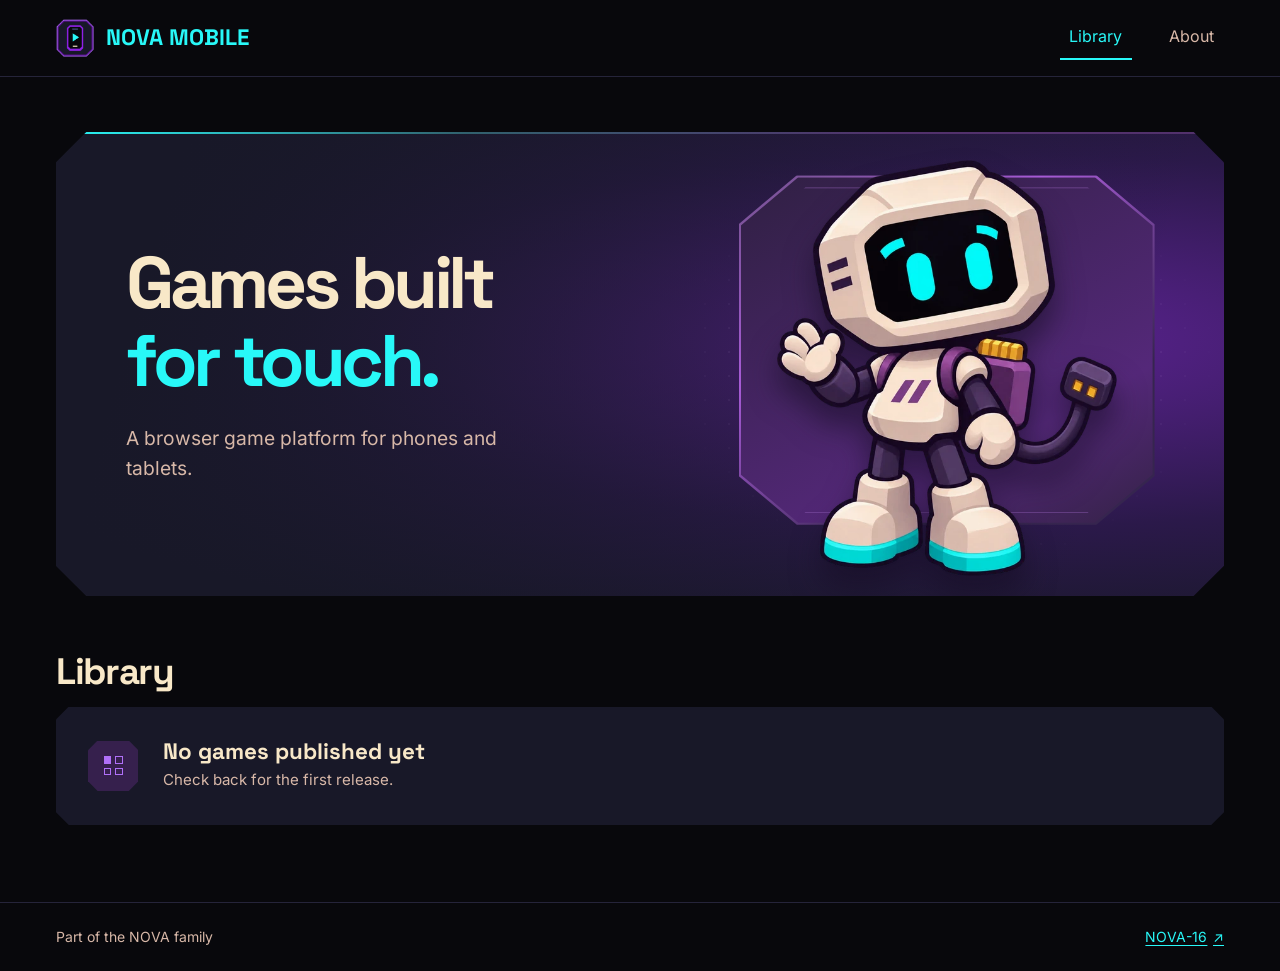
==== index.html @ fd56f7e8 "Build the NOVA Mobile Library and About website" ====
<!doctype html>
<html lang="en">
<head>
  <meta charset="utf-8">
  <meta name="viewport" content="width=device-width, initial-scale=1, viewport-fit=cover">
  <meta name="theme-color" content="#08080c">
  <meta name="description" content="NOVA Mobile is a browser game platform for phones and tablets. Browse the Library for touch-first games.">
  <title>Library | NOVA Mobile</title>
  <link rel="icon" href="./site-assets/favicon.png" type="image/png" sizes="32x32">
  <link rel="stylesheet" href="./style.css">
</head>
<body>
  <a class="skip-link" href="#main">Skip to content</a>
  <header class="site-header">
    <div class="shell header-inner">
      <a class="wordmark" href="./" aria-label="NOVA Mobile home">
        <img src="./site-assets/phone-mark.png" width="38" height="38" alt="">
        NOVA MOBILE
      </a>
      <nav class="site-nav" aria-label="Main navigation">
        <a href="./" aria-current="page">Library</a>
        <a href="./about/">About</a>
      </nav>
    </div>
  </header>

  <main id="main" tabindex="-1" class="shell page-content">
    <section class="hero library-hero" aria-labelledby="welcome">
      <div class="hero-copy">
        <h1 id="welcome">Games built<br><span>for touch.</span></h1>
        <p>A browser game platform for phones and tablets.</p>
      </div>
      <div class="hero-art">
        <div class="art-frame" aria-hidden="true"></div>
        <img class="bit" src="./site-assets/bit.webp" width="540" height="660" alt="Bit, NOVA Mobile’s robot mascot, waving hello">
      </div>
    </section>

    <section class="catalog" aria-labelledby="library">
      <h2 id="library">Library</h2>
      <div class="empty-state">
        <div class="catalog-icon" aria-hidden="true">
          <span></span><span></span><span></span><span></span>
        </div>
        <div>
          <h3>No games published yet</h3>
          <p>Check back for the first release.</p>
        </div>
      </div>
    </section>
  </main>

  <footer class="site-footer">
    <div class="shell footer-inner">
      <span>Part of the NOVA family</span>
      <a href="https://github.com/orlando008/fanstasy-console">NOVA-16 <span aria-hidden="true">↗</span></a>
    </div>
  </footer>
</body>
</html>
---- style.css ----
@font-face {
  font-family: "Space Grotesk";
  src: url("./site-assets/fonts/space-grotesk-latin.woff") format("woff");
  font-style: normal;
  font-weight: 700;
  font-display: swap;
}

@font-face {
  font-family: Inter;
  src: url("./site-assets/fonts/inter-latin.woff") format("woff");
  font-style: normal;
  font-weight: 400;
  font-display: swap;
}

:root {
  color-scheme: dark;
  --void: #08080c;
  --panel: #181828;
  --panel-2: #202034;
  --slate: #384068;
  --purple-deep: #581090;
  --purple: #9020e8;
  --purple-light: #b070f8;
  --cyan: #28f8f8;
  --cream: #f8e8c8;
  --cream-shade: #d8b8a8;
  --heading: "Space Grotesk", system-ui, sans-serif;
  --content-max: 74rem;
  --gutter: clamp(1.125rem, 4.5vw, 3.5rem);
}

*, *::before, *::after { box-sizing: border-box; }

body {
  min-block-size: 100vh;
  min-block-size: 100dvh;
  margin: 0;
  display: flex;
  flex-direction: column;
  background: var(--void);
  color: var(--cream);
  font: 400 1rem/1.6 Inter, system-ui, sans-serif;
}

h1, h2, h3, p { margin: 0; }
h1, h2, h3 { font-family: var(--heading); line-height: 1.07; }
p { color: var(--cream-shade); }
a { color: var(--cyan); }
img { display: block; max-inline-size: 100%; block-size: auto; }

a:focus-visible {
  outline: 2px solid var(--cyan);
  outline-offset: 3px;
}

.shell {
  inline-size: min(100%, calc(var(--content-max) + 2 * var(--gutter)));
  margin-inline: auto;
  padding-left: max(var(--gutter), env(safe-area-inset-left));
  padding-right: max(var(--gutter), env(safe-area-inset-right));
}

.skip-link {
  position: absolute;
  z-index: 1;
  inset-block-start: .5rem;
  inset-inline-start: .5rem;
  padding: .625rem 1rem;
  background: var(--panel-2);
  transform: translateY(calc(-100% - 1rem));
}

.skip-link:focus { transform: translateY(0); }

.site-header {
  border-block-end: 1px solid #25243a;
  padding-top: env(safe-area-inset-top);
}

.header-inner,
.footer-inner {
  display: flex;
  align-items: center;
  justify-content: space-between;
  gap: 1rem;
}

.header-inner { min-block-size: 4.75rem; }

.wordmark {
  display: inline-flex;
  align-items: center;
  min-block-size: 2.75rem;
  gap: .75rem;
  font: 700 clamp(1rem, 2.5vw, 1.4rem)/1 var(--heading);
  text-decoration: none;
  white-space: nowrap;
}

.site-nav { display: flex; gap: clamp(.25rem, 2.5vw, 1.75rem); }

.site-nav a {
  display: inline-grid;
  place-items: center;
  min-inline-size: 2.75rem;
  min-block-size: 2.75rem;
  padding-inline: .6rem;
  border-block-end: 2px solid transparent;
  color: var(--cream-shade);
  text-decoration: none;
  transition: color 160ms ease-out, border-color 160ms ease-out;
}

.site-nav a:hover, .site-nav a[aria-current="page"] { color: var(--cyan); }
.site-nav a[aria-current="page"] { border-block-end-color: var(--cyan); }

.page-content {
  flex: 1 0 auto;
  padding-block: clamp(1.25rem, 4.3vw, 3.75rem) clamp(2.5rem, 6vw, 5rem);
}

.hero, .empty-state, .catalog-icon, .art-frame {
  --cut: 1rem;
  clip-path: polygon(
    var(--cut) 0, calc(100% - var(--cut)) 0,
    100% var(--cut), 100% calc(100% - var(--cut)),
    calc(100% - var(--cut)) 100%, var(--cut) 100%,
    0 calc(100% - var(--cut)), 0 var(--cut)
  );
}

.hero {
  --cut: clamp(1rem, 2.4vw, 1.9rem);
  position: relative;
  isolation: isolate;
  display: grid;
  grid-template-columns: 1.05fr .95fr;
  min-block-size: 29rem;
  background:
    linear-gradient(106deg, var(--panel) 10%, transparent 88%),
    radial-gradient(ellipse at 79% 45%, #5d2394 0%, #2b194a 52%, var(--panel) 87%);
}

.hero::before {
  position: absolute;
  z-index: -1;
  inset: 0;
  background: linear-gradient(90deg, var(--cyan) 0%, #31616e 35%, #52316c 72%) top / 100% 2px no-repeat;
  content: "";
}

.hero-copy {
  align-self: center;
  padding: 3rem 0 3rem clamp(1.5rem, 5.5vw, 4.6rem);
}

.hero h1 {
  font-size: clamp(3rem, 5.7vw, 5.45rem);
  letter-spacing: -.061em;
}

.hero h1 span { color: var(--cyan); }

.hero p {
  max-inline-size: 26rem;
  margin-block-start: 1.4rem;
  font-size: clamp(1rem, 1.58vw, 1.2rem);
  line-height: 1.6;
}

.hero-art {
  position: relative;
  isolation: isolate;
  display: grid;
  place-items: end center;
  min-inline-size: 0;
  overflow: hidden;
}

.hero-art::before {
  position: absolute;
  z-index: -2;
  inset: 1rem 0;
  background: radial-gradient(circle, #e7c9ff75 1px, transparent 1.5px) 0 0 / 24px 24px;
  mask-image: radial-gradient(ellipse at center, #000 10%, transparent 70%);
  opacity: .5;
  content: "";
}

.art-frame {
  --cut: 14%;
  position: absolute;
  z-index: -1;
  inset-block-start: 50%;
  inset-inline-start: 50%;
  inline-size: min(82%, 26rem);
  aspect-ratio: 1.19;
  transform: translate(-50%, -54%);
  background: linear-gradient(145deg, #755290 2%, #a75bd6 33%, #36254f 74%);
}

.art-frame::before, .art-frame::after {
  position: absolute;
  inset: 2px;
  clip-path: inherit;
  background: linear-gradient(152deg, #302043, #542879 72%, #342246);
  content: "";
}

.art-frame::after {
  inset: 12px;
  border-block: 1px solid #9f6ac6;
  background: transparent;
  opacity: .65;
}

.bit {
  inline-size: min(66%, 21.25rem);
  margin-block-end: 1.25rem;
  filter: drop-shadow(0 1.25rem .9rem #160c2490);
}

.catalog { margin-block-start: clamp(2rem, 4.5vw, 3.5rem); }
.catalog h2 { margin-block-end: .95rem; }

.catalog h2, .about-details h2 {
  font-size: clamp(1.65rem, 3.5vw, 2.3rem);
  letter-spacing: -.037em;
}

.empty-state {
  --cut: .8rem;
  display: flex;
  align-items: center;
  gap: clamp(.9rem, 2.3vw, 1.55rem);
  min-block-size: 7.4rem;
  padding: 1.25rem clamp(1rem, 3vw, 2rem);
  background: var(--panel);
}

.catalog-icon {
  --cut: .6rem;
  display: grid;
  flex: 0 0 3.15rem;
  grid-template-columns: repeat(2, .46rem);
  grid-template-rows: repeat(2, .46rem);
  place-content: center;
  gap: .25rem;
  inline-size: 3.15rem;
  block-size: 3.15rem;
  background: #36204d;
}

.catalog-icon span { border: 1px solid var(--purple-light); }
.catalog-icon span:first-child { background: var(--purple-light); }

.empty-state h3 {
  margin-block-end: .25rem;
  font-size: clamp(1.12rem, 2.5vw, 1.4rem);
}

.empty-state p { font-size: .94rem; }

.about-hero { min-block-size: 25rem; }
.about-hero .hero-art { place-items: center; }

.platform-mark {
  inline-size: min(50%, 13rem);
  filter: drop-shadow(0 1.2rem 1.5rem #160c2490);
}

.about-details {
  display: grid;
  grid-template-columns: repeat(2, minmax(0, 1fr));
  gap: clamp(1.25rem, 5vw, 4.5rem);
  margin-block-start: clamp(2rem, 4.5vw, 3.5rem);
}

.about-details section {
  border-block-start: 1px solid var(--slate);
  padding-block-start: 1.2rem;
}

.about-details p {
  max-inline-size: 34rem;
  margin-block-start: .7rem;
}

.text-link {
  display: inline-flex;
  align-items: center;
  gap: .55rem;
  min-block-size: 2.75rem;
  margin-block-start: .45rem;
  text-underline-offset: .2em;
}

.site-footer {
  border-block-start: 1px solid #25243a;
  padding-bottom: env(safe-area-inset-bottom);
  color: var(--cream-shade);
  font-size: .875rem;
}

.footer-inner { min-block-size: 4.25rem; }

.site-footer a {
  display: inline-flex;
  align-items: center;
  min-block-size: 2.75rem;
  gap: .35rem;
  white-space: nowrap;
  text-underline-offset: .18em;
}

@media (max-width: 46rem) {
  .header-inner { min-block-size: 4rem; }

  .wordmark { gap: .4rem; }
  .wordmark img { inline-size: 2rem; }
  .site-nav a { font-size: .9rem; }

  .hero {
    grid-template-columns: minmax(0, 1fr);
    min-block-size: 0;
    background: radial-gradient(ellipse at 63% 70%, #56248a 0%, #281c3d 50%, var(--panel) 82%);
  }

  .hero-copy { padding: 2rem 1.5rem .5rem; }
  .hero p { margin-block-start: .8rem; }
  .hero-art { min-block-size: 15rem; }
  .art-frame { inline-size: min(75%, 18.5rem); }
  .bit { inline-size: min(49%, 13.6rem); margin-block-end: .7rem; }
  .platform-mark { inline-size: min(33%, 9rem); }
  .about-details { grid-template-columns: minmax(0, 1fr); }
}

@media (max-width: 23rem) {
  .header-inner { gap: .3rem; }
  .site-nav a { padding-inline: .42rem; }
  .hero h1 { font-size: 2.7rem; }
  .hero-copy { padding-inline: 1.25rem; }
}

@media (prefers-reduced-motion: reduce) {
  .site-nav a { transition: none; }
}
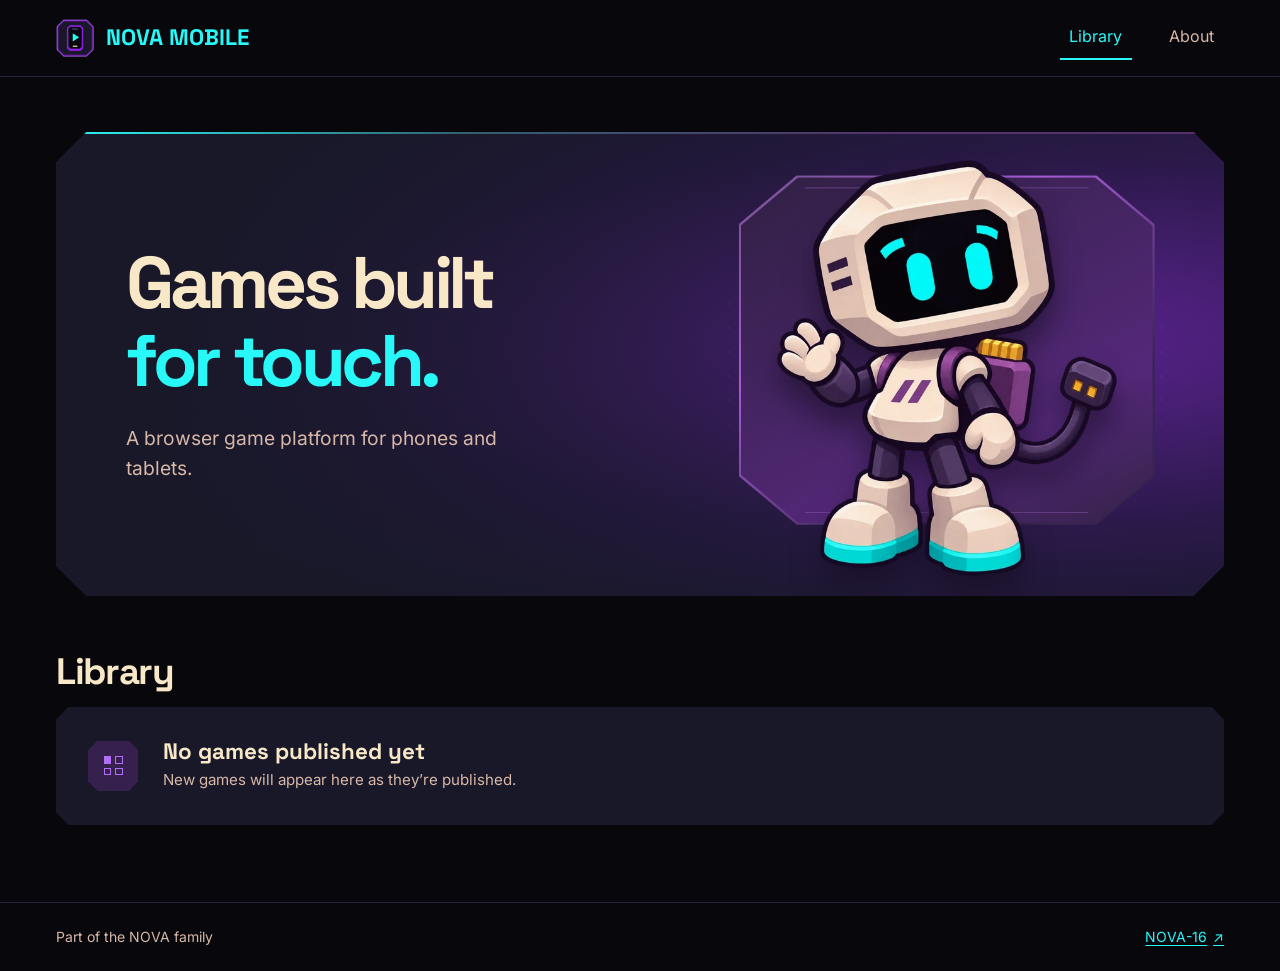
==== commit c489121b: "Clarify the Library empty state for the Pages preview test" ====
--- a/index.html
+++ b/index.html
@@ -44,7 +44,7 @@
         </div>
         <div>
           <h3>No games published yet</h3>
-          <p>Check back for the first release.</p>
+          <p>New games will appear here as they’re published.</p>
         </div>
       </div>
     </section>
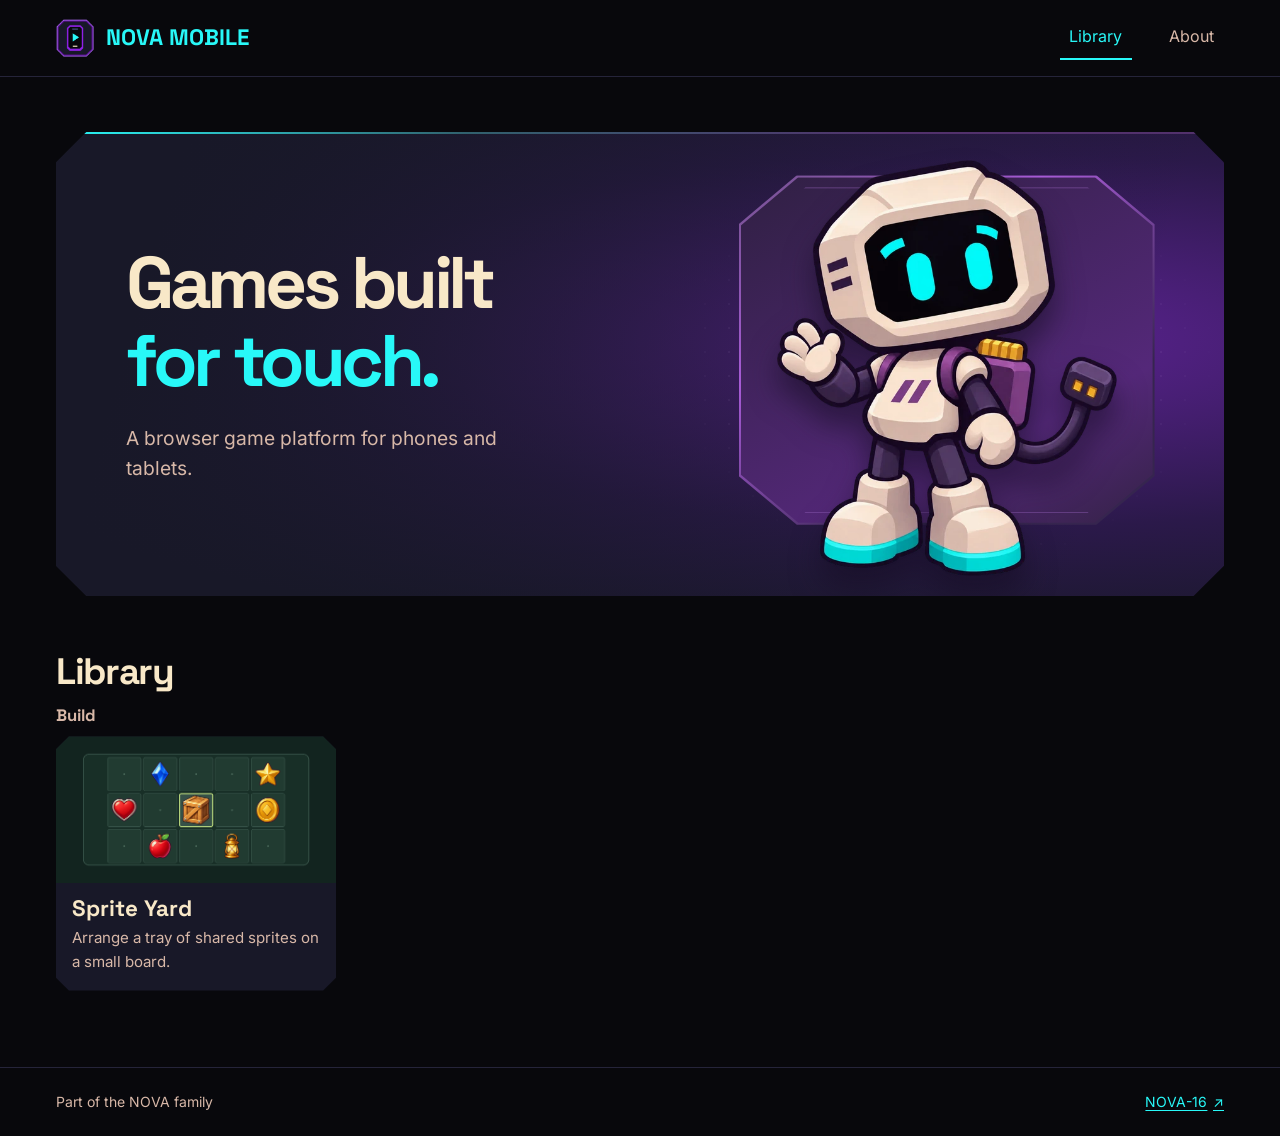
==== commit eca14344: "Add playable Sprite Yard cart and Library listing" ====
--- a/index.html
+++ b/index.html
@@ -38,13 +38,14 @@
 
     <section class="catalog" aria-labelledby="library">
       <h2 id="library">Library</h2>
-      <div class="empty-state">
+      <div id="catalog-shelves" hidden></div>
+      <div class="empty-state" id="catalog-state" role="status">
         <div class="catalog-icon" aria-hidden="true">
           <span></span><span></span><span></span><span></span>
         </div>
         <div>
-          <h3>No games published yet</h3>
-          <p>New games will appear here as they’re published.</p>
+          <h3 id="catalog-status">Loading games…</h3>
+          <p id="catalog-detail"></p>
         </div>
       </div>
     </section>
@@ -53,8 +54,9 @@
   <footer class="site-footer">
     <div class="shell footer-inner">
       <span>Part of the NOVA family</span>
-      <a href="https://github.com/orlando008/fanstasy-console">NOVA-16 <span aria-hidden="true">↗</span></a>
+      <a href="https://orlando008.github.io/fanstasy-console/">NOVA-16 <span aria-hidden="true">↗</span></a>
     </div>
   </footer>
+  <script type="module" src="./src/library.mjs"></script>
 </body>
 </html>
--- a/style.css
+++ b/style.css
@@ -121,7 +121,7 @@
   padding-block: clamp(1.25rem, 4.3vw, 3.75rem) clamp(2.5rem, 6vw, 5rem);
 }
 
-.hero, .empty-state, .catalog-icon, .art-frame {
+.hero, .empty-state, .catalog-icon, .art-frame, .cart-card {
   --cut: 1rem;
   clip-path: polygon(
     var(--cut) 0, calc(100% - var(--cut)) 0,
@@ -239,6 +239,35 @@
   padding: 1.25rem clamp(1rem, 3vw, 2rem);
   background: var(--panel);
 }
+
+.empty-state[hidden] { display: none; }
+
+.catalog-shelf + .catalog-shelf { margin-block-start: 2rem; }
+.catalog-shelf h3 { margin-block-end: .75rem; color: var(--cream-shade); font-size: 1.04rem; }
+.cart-list {
+  display: grid;
+  grid-template-columns: repeat(auto-fill, minmax(min(100%, 17.5rem), 1fr));
+  gap: 1rem;
+  padding: 0;
+  margin: 0;
+  list-style: none;
+}
+.cart-card {
+  --cut: .8rem;
+  display: block;
+  block-size: 100%;
+  max-inline-size: 24rem;
+  background: var(--panel);
+  color: var(--cream);
+  text-decoration: none;
+}
+.cart-card:hover, .cart-card:focus-visible { background: var(--panel-2); }
+.cart-card:hover h4, .cart-card:focus-visible h4 { color: var(--cyan); }
+.cart-card:focus-visible { box-shadow: inset 0 0 0 2px var(--cyan); }
+.cart-card img { width: 100%; aspect-ratio: 1200 / 630; object-fit: cover; }
+.cart-card div { padding: .85rem 1rem 1rem; }
+.cart-card h4 { margin: 0 0 .3rem; font: 700 1.4rem/1.1 var(--heading); }
+.cart-card p { font-size: .94rem; }
 
 .catalog-icon {
   --cut: .6rem;
